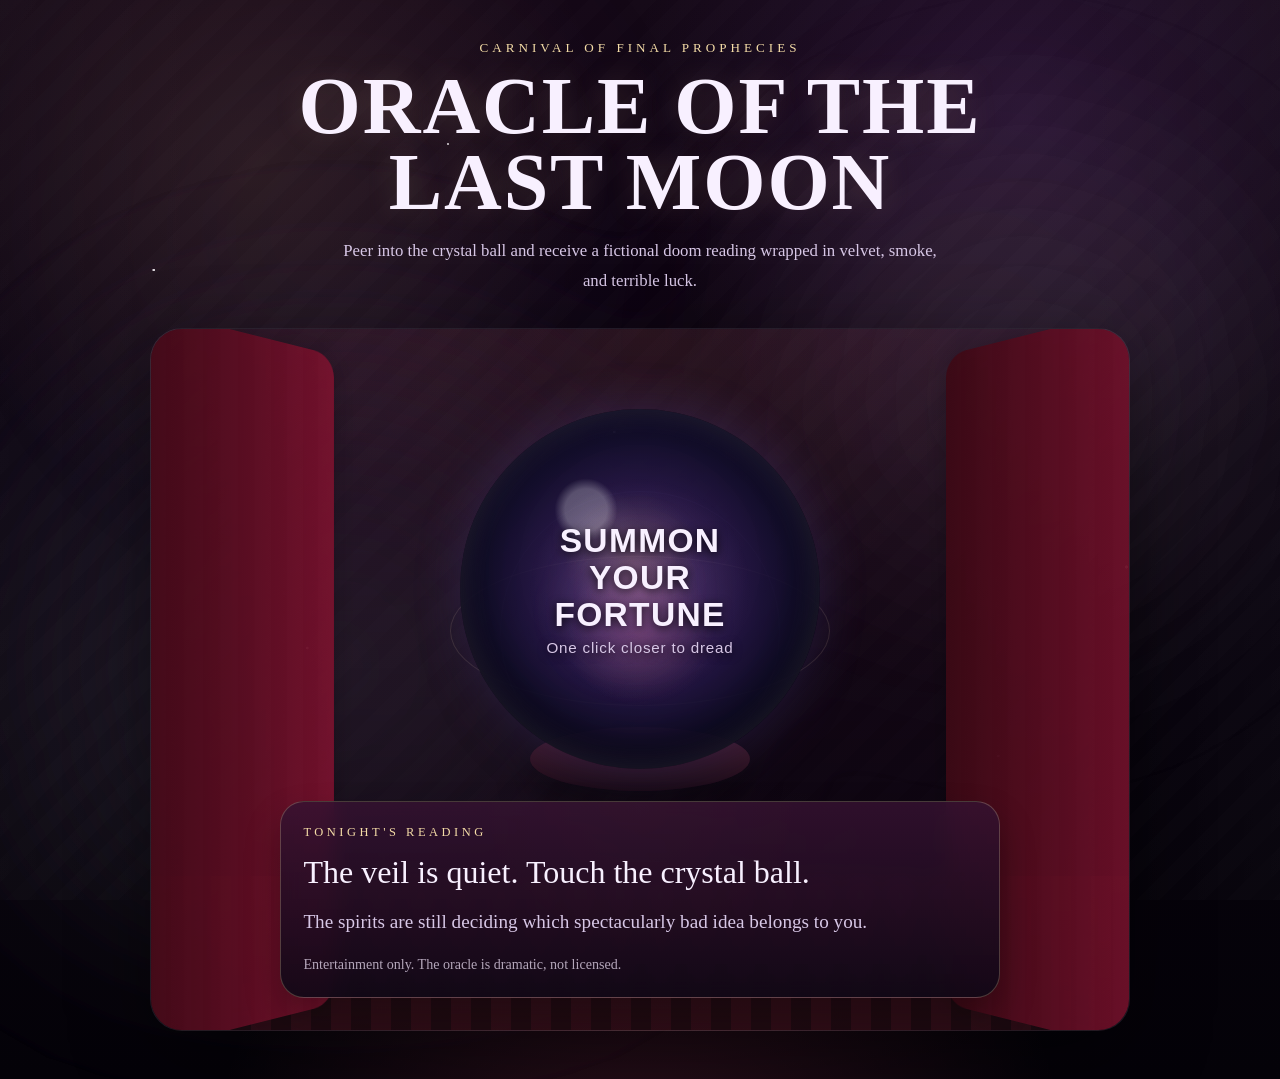
==== index.html @ 07dafa0a "Add files via upload" ====
<!DOCTYPE html>
<html lang="en">
  <head>
    <meta charset="UTF-8" />
    <meta name="viewport" content="width=device-width, initial-scale=1.0" />
    <title>Oracle of the Last Moon</title>
    <link rel="stylesheet" href="./styles.css" />
  </head>
  <body>
    <div class="sky sky-a" aria-hidden="true"></div>
    <div class="sky sky-b" aria-hidden="true"></div>
    <div class="mist mist-a" aria-hidden="true"></div>
    <div class="mist mist-b" aria-hidden="true"></div>

    <main class="app-shell">
      <section class="hero">
        <p class="eyebrow">Carnival of Final Prophecies</p>
        <h1>Oracle of the Last Moon</h1>
        <p class="intro">
          Peer into the crystal ball and receive a fictional doom reading wrapped
          in velvet, smoke, and terrible luck.
        </p>
      </section>

      <section class="stage" aria-label="Fortune teller stage">
        <div class="curtain curtain-left" aria-hidden="true"></div>
        <div class="curtain curtain-right" aria-hidden="true"></div>

        <div class="orbital-ring orbital-ring-a" aria-hidden="true"></div>
        <div class="orbital-ring orbital-ring-b" aria-hidden="true"></div>

        <div class="crystal-area">
          <div class="crystal-base" aria-hidden="true"></div>
          <button class="crystal-ball" id="fortuneButton" type="button">
            <span class="ball-core"></span>
            <span class="ball-glow"></span>
            <span class="ball-text">
              <span class="ball-title">Summon Your Fortune</span>
              <span class="ball-subtitle">One click closer to dread</span>
            </span>
          </button>
        </div>

        <article class="fortune-card" id="fortuneCard" aria-live="polite">
          <p class="fortune-label">Tonight's reading</p>
          <p class="fortune-timeline" id="timelineText">
            The veil is quiet. Touch the crystal ball.
          </p>
          <p class="fortune-cause" id="causeText">
            The spirits are still deciding which spectacularly bad idea belongs
            to you.
          </p>
          <p class="fortune-note">
            Entertainment only. The oracle is dramatic, not licensed.
          </p>
        </article>
      </section>
    </main>

    <script src="./script.js"></script>
  </body>
</html>
---- styles.css ----
:root {
  --bg-night: #09030f;
  --bg-plum: #1f0f2c;
  --bg-wine: #461536;
  --mist: rgba(235, 222, 255, 0.08);
  --gold: #dfbb67;
  --soft-gold: #f4dca7;
  --candle: #ffd58f;
  --card: rgba(28, 14, 35, 0.84);
  --card-border: rgba(244, 220, 167, 0.24);
  --text-main: #f8f0ff;
  --text-soft: #d7c7e6;
  --accent: #ff7b7b;
  --shadow: 0 24px 80px rgba(0, 0, 0, 0.45);
}

* {
  box-sizing: border-box;
}

html,
body {
  min-height: 100%;
}

body {
  margin: 0;
  overflow-x: hidden;
  font-family: "Book Antiqua", "Palatino Linotype", Palatino, Georgia, serif;
  color: var(--text-main);
  background:
    radial-gradient(circle at 20% 15%, rgba(255, 202, 127, 0.1), transparent 26%),
    radial-gradient(circle at 80% 10%, rgba(181, 107, 255, 0.12), transparent 28%),
    radial-gradient(circle at 50% 110%, rgba(255, 87, 127, 0.16), transparent 32%),
    linear-gradient(180deg, #140816 0%, var(--bg-night) 42%, #040208 100%);
}

body::before,
body::after {
  content: "";
  position: fixed;
  inset: 0;
  pointer-events: none;
}

body::before {
  background:
    radial-gradient(circle at 12% 30%, rgba(255, 255, 255, 0.95) 0 1px, transparent 1.4px),
    radial-gradient(circle at 24% 72%, rgba(255, 255, 255, 0.78) 0 1.2px, transparent 1.6px),
    radial-gradient(circle at 68% 22%, rgba(255, 255, 255, 0.9) 0 1.1px, transparent 1.5px),
    radial-gradient(circle at 88% 63%, rgba(255, 255, 255, 0.8) 0 1.4px, transparent 1.8px),
    radial-gradient(circle at 48% 48%, rgba(255, 255, 255, 0.7) 0 1px, transparent 1.4px),
    radial-gradient(circle at 78% 84%, rgba(255, 255, 255, 0.78) 0 1px, transparent 1.5px),
    radial-gradient(circle at 35% 16%, rgba(255, 255, 255, 0.72) 0 1px, transparent 1.4px),
    radial-gradient(circle at 56% 86%, rgba(255, 255, 255, 0.8) 0 1.3px, transparent 1.8px);
  opacity: 0.9;
  animation: shimmer 8s linear infinite;
}

body::after {
  background:
    linear-gradient(90deg, rgba(255, 255, 255, 0.03) 0, transparent 15%, transparent 85%, rgba(255, 255, 255, 0.03) 100%),
    repeating-linear-gradient(
      135deg,
      rgba(255, 255, 255, 0.015) 0 16px,
      rgba(0, 0, 0, 0.02) 16px 32px
    );
  mix-blend-mode: screen;
  opacity: 0.45;
}

.sky,
.mist {
  position: fixed;
  inset: -10%;
  pointer-events: none;
}

.sky {
  opacity: 0.3;
  filter: blur(60px);
}

.sky-a {
  background: radial-gradient(circle at 30% 30%, rgba(162, 76, 196, 0.18), transparent 30%);
  animation: drift 14s ease-in-out infinite alternate;
}

.sky-b {
  background: radial-gradient(circle at 72% 40%, rgba(255, 109, 122, 0.14), transparent 30%);
  animation: drift 18s ease-in-out infinite alternate-reverse;
}

.mist {
  background:
    radial-gradient(circle at 30% 70%, var(--mist), transparent 35%),
    radial-gradient(circle at 75% 45%, rgba(255, 255, 255, 0.06), transparent 28%);
  filter: blur(80px);
}

.mist-a {
  animation: mistRoll 16s ease-in-out infinite;
}

.mist-b {
  animation: mistRoll 20s ease-in-out infinite reverse;
}

.app-shell {
  position: relative;
  z-index: 1;
  min-height: 100vh;
  display: grid;
  place-items: center;
  gap: 2rem;
  padding: 2.5rem 1.25rem 3rem;
}

.hero {
  width: min(720px, 100%);
  text-align: center;
}

.eyebrow {
  margin: 0 0 0.75rem;
  letter-spacing: 0.25rem;
  text-transform: uppercase;
  font-size: 0.82rem;
  color: var(--soft-gold);
}

.hero h1 {
  margin: 0;
  font-size: clamp(2.7rem, 7vw, 5rem);
  line-height: 0.95;
  text-transform: uppercase;
  letter-spacing: 0.12rem;
  text-shadow: 0 0 30px rgba(255, 218, 163, 0.15);
}

.intro {
  width: min(620px, 100%);
  margin: 1rem auto 0;
  font-size: 1.05rem;
  line-height: 1.8;
  color: var(--text-soft);
}

.stage {
  position: relative;
  width: min(980px, 100%);
  padding: 4rem 1.5rem 2rem;
  border-radius: 32px;
  background:
    linear-gradient(180deg, rgba(91, 24, 55, 0.16), rgba(16, 8, 22, 0.62)),
    radial-gradient(circle at top, rgba(255, 196, 134, 0.08), transparent 38%);
  border: 1px solid rgba(255, 255, 255, 0.08);
  box-shadow: var(--shadow);
  overflow: hidden;
}

.stage::before {
  content: "";
  position: absolute;
  inset: auto 0 0;
  height: 22%;
  background:
    linear-gradient(180deg, transparent, rgba(0, 0, 0, 0.32)),
    repeating-linear-gradient(
      90deg,
      rgba(57, 18, 25, 0.8) 0 20px,
      rgba(82, 23, 36, 0.92) 20px 40px
    );
  opacity: 0.8;
}

.curtain {
  position: absolute;
  top: 0;
  width: 24%;
  height: 100%;
  background:
    linear-gradient(90deg, rgba(58, 8, 20, 0.96), rgba(124, 16, 45, 0.88)),
    repeating-linear-gradient(
      90deg,
      rgba(255, 255, 255, 0.06) 0 18px,
      rgba(0, 0, 0, 0.05) 18px 36px
    );
  filter: drop-shadow(0 0 18px rgba(0, 0, 0, 0.25));
}

.curtain-left {
  left: -4%;
  transform: perspective(400px) rotateY(16deg);
  border-radius: 0 24px 24px 0;
}

.curtain-right {
  right: -4%;
  transform: perspective(400px) rotateY(-16deg);
  border-radius: 24px 0 0 24px;
}

.orbital-ring {
  position: absolute;
  left: 50%;
  top: 43%;
  border: 1px solid rgba(244, 220, 167, 0.14);
  border-radius: 50%;
  transform: translate(-50%, -50%);
}

.orbital-ring-a {
  width: 380px;
  height: 150px;
  animation: spinRing 18s linear infinite;
}

.orbital-ring-b {
  width: 280px;
  height: 280px;
  border-color: rgba(173, 141, 228, 0.12);
  animation: spinRing 24s linear infinite reverse;
}

.crystal-area {
  position: relative;
  display: grid;
  place-items: center;
  padding-top: 1rem;
}

.crystal-base {
  position: absolute;
  bottom: -22px;
  width: 220px;
  height: 64px;
  border-radius: 50%;
  background:
    linear-gradient(180deg, #4e1f33, #1a0b16),
    radial-gradient(circle at 50% 40%, rgba(255, 221, 173, 0.18), transparent 55%);
  box-shadow: 0 18px 35px rgba(0, 0, 0, 0.45);
}

.crystal-ball {
  position: relative;
  width: min(360px, 75vw);
  aspect-ratio: 1;
  border: 0;
  border-radius: 50%;
  cursor: pointer;
  color: inherit;
  background:
    radial-gradient(circle at 35% 28%, rgba(255, 255, 255, 0.26) 0 6%, transparent 9%),
    radial-gradient(circle at 38% 34%, rgba(255, 255, 255, 0.08), transparent 14%),
    radial-gradient(circle at 48% 42%, rgba(251, 191, 95, 0.14), transparent 24%),
    radial-gradient(circle at 50% 50%, rgba(98, 53, 164, 0.62), rgba(18, 14, 43, 0.94) 60%, rgba(6, 5, 15, 1) 100%);
  box-shadow:
    inset 0 0 32px rgba(255, 255, 255, 0.1),
    inset 0 -24px 52px rgba(0, 0, 0, 0.44),
    0 0 50px rgba(152, 113, 255, 0.2),
    0 18px 40px rgba(0, 0, 0, 0.35);
  transition: transform 220ms ease, box-shadow 220ms ease;
}

.crystal-ball:hover {
  transform: translateY(-4px) scale(1.01);
  box-shadow:
    inset 0 0 32px rgba(255, 255, 255, 0.1),
    inset 0 -24px 52px rgba(0, 0, 0, 0.44),
    0 0 70px rgba(224, 176, 255, 0.26),
    0 28px 45px rgba(0, 0, 0, 0.4);
}

.crystal-ball:focus-visible {
  outline: 2px solid rgba(255, 223, 149, 0.9);
  outline-offset: 8px;
}

.ball-core,
.ball-glow {
  position: absolute;
  inset: 0;
  border-radius: 50%;
}

.ball-core {
  background:
    radial-gradient(circle at 50% 62%, rgba(255, 122, 122, 0.16), transparent 26%),
    radial-gradient(circle at 50% 50%, rgba(255, 238, 177, 0.1), transparent 44%);
  animation: pulse 4.2s ease-in-out infinite;
}

.ball-glow {
  inset: 10%;
  filter: blur(20px);
  background:
    radial-gradient(circle at 50% 42%, rgba(255, 247, 199, 0.08), transparent 24%),
    radial-gradient(circle at 45% 58%, rgba(208, 143, 255, 0.16), transparent 30%);
  animation: swirl 9s linear infinite;
}

.ball-text {
  position: absolute;
  inset: 0;
  display: grid;
  place-content: center;
  gap: 0.35rem;
  padding: 3rem;
  text-align: center;
  z-index: 1;
  text-shadow: 0 2px 10px rgba(0, 0, 0, 0.85);
}

.ball-title {
  display: block;
  font-size: clamp(1.45rem, 4vw, 2.1rem);
  line-height: 1.1;
  font-weight: 700;
  text-transform: uppercase;
  letter-spacing: 0.08rem;
}

.ball-subtitle {
  display: block;
  color: var(--text-soft);
  font-size: 0.95rem;
  letter-spacing: 0.05rem;
}

.fortune-card {
  position: relative;
  z-index: 1;
  width: min(720px, calc(100% - 2rem));
  margin: 2rem auto 0;
  padding: 1.4rem 1.4rem 1.5rem;
  border-radius: 24px;
  background:
    linear-gradient(180deg, rgba(53, 18, 49, 0.84), rgba(16, 8, 22, 0.92)),
    radial-gradient(circle at top, rgba(255, 206, 128, 0.08), transparent 45%);
  border: 1px solid var(--card-border);
  box-shadow: 0 18px 35px rgba(0, 0, 0, 0.28);
  backdrop-filter: blur(10px);
  transform-origin: top center;
}

.fortune-card.revealing {
  animation: cardReveal 900ms cubic-bezier(0.2, 0.9, 0.2, 1);
}

.fortune-label {
  margin: 0;
  text-transform: uppercase;
  letter-spacing: 0.22rem;
  font-size: 0.78rem;
  color: var(--soft-gold);
}

.fortune-timeline {
  margin: 0.85rem 0 0;
  font-size: clamp(1.5rem, 3vw, 2rem);
  line-height: 1.2;
}

.fortune-cause {
  margin: 0.85rem 0 0;
  font-size: clamp(1.02rem, 2.2vw, 1.2rem);
  line-height: 1.8;
  color: var(--text-soft);
}

.fortune-note {
  margin: 1rem 0 0;
  font-size: 0.88rem;
  color: rgba(247, 233, 255, 0.7);
}

.stage.is-casting .crystal-ball {
  animation: castSpell 1.25s ease;
}

.stage.is-casting {
  animation: stageShake 600ms ease;
}

.stage.is-casting .fortune-card {
  box-shadow:
    0 0 0 1px rgba(255, 223, 154, 0.06),
    0 20px 50px rgba(175, 122, 255, 0.18);
}

@keyframes shimmer {
  0%,
  100% {
    opacity: 0.72;
  }
  50% {
    opacity: 1;
  }
}

@keyframes pulse {
  0%,
  100% {
    transform: scale(0.98);
    opacity: 0.7;
  }
  50% {
    transform: scale(1.04);
    opacity: 1;
  }
}

@keyframes swirl {
  from {
    transform: rotate(0deg);
  }
  to {
    transform: rotate(360deg);
  }
}

@keyframes drift {
  from {
    transform: translate3d(-2%, 0, 0) scale(1);
  }
  to {
    transform: translate3d(3%, -2%, 0) scale(1.08);
  }
}

@keyframes mistRoll {
  0%,
  100% {
    transform: translateX(-2%) translateY(0);
  }
  50% {
    transform: translateX(3%) translateY(2%);
  }
}

@keyframes spinRing {
  from {
    transform: translate(-50%, -50%) rotate(0deg);
  }
  to {
    transform: translate(-50%, -50%) rotate(360deg);
  }
}

@keyframes castSpell {
  0% {
    transform: scale(1);
  }
  22% {
    transform: scale(1.04);
  }
  38% {
    transform: scale(0.98);
  }
  56% {
    transform: scale(1.03);
  }
  100% {
    transform: scale(1);
  }
}

@keyframes stageShake {
  0%,
  100% {
    transform: translateX(0);
  }
  20% {
    transform: translateX(-4px);
  }
  40% {
    transform: translateX(4px);
  }
  60% {
    transform: translateX(-2px);
  }
  80% {
    transform: translateX(2px);
  }
}

@keyframes cardReveal {
  0% {
    opacity: 0;
    transform: translateY(20px) scale(0.96) rotateX(-8deg);
  }
  50% {
    opacity: 1;
  }
  100% {
    opacity: 1;
    transform: translateY(0) scale(1) rotateX(0);
  }
}

@media (max-width: 720px) {
  .app-shell {
    padding: 1.5rem 0.9rem 2rem;
    gap: 1.4rem;
  }

  .stage {
    padding: 3rem 0.8rem 1.4rem;
    border-radius: 26px;
  }

  .curtain {
    width: 18%;
  }

  .fortune-card {
    width: calc(100% - 0.4rem);
  }

  .ball-text {
    padding: 2rem;
  }

  .ball-title {
    font-size: clamp(1.2rem, 5.4vw, 1.7rem);
  }

  .ball-subtitle {
    font-size: 0.85rem;
  }
}

@media (max-width: 520px) {
  .hero h1 {
    font-size: clamp(2.2rem, 11vw, 3.1rem);
  }

  .intro {
    font-size: 0.96rem;
    line-height: 1.65;
  }

  .stage {
    padding: 2.4rem 0.6rem 1.2rem;
  }

  .curtain {
    width: 12%;
    opacity: 0.82;
  }

  .orbital-ring-a {
    width: 290px;
    height: 120px;
  }

  .orbital-ring-b {
    width: 220px;
    height: 220px;
  }

  .crystal-ball {
    width: min(300px, 82vw);
  }

  .crystal-base {
    width: 180px;
    height: 54px;
  }

  .fortune-card {
    margin-top: 1.6rem;
    padding: 1.1rem 1rem 1.2rem;
  }

  .fortune-timeline {
    font-size: clamp(1.25rem, 6vw, 1.55rem);
  }

  .fortune-cause {
    font-size: 0.98rem;
    line-height: 1.6;
  }
}

@media (prefers-reduced-motion: reduce) {
  *,
  *::before,
  *::after {
    animation-duration: 0.01ms !important;
    animation-iteration-count: 1 !important;
    transition-duration: 0.01ms !important;
    scroll-behavior: auto !important;
  }
}
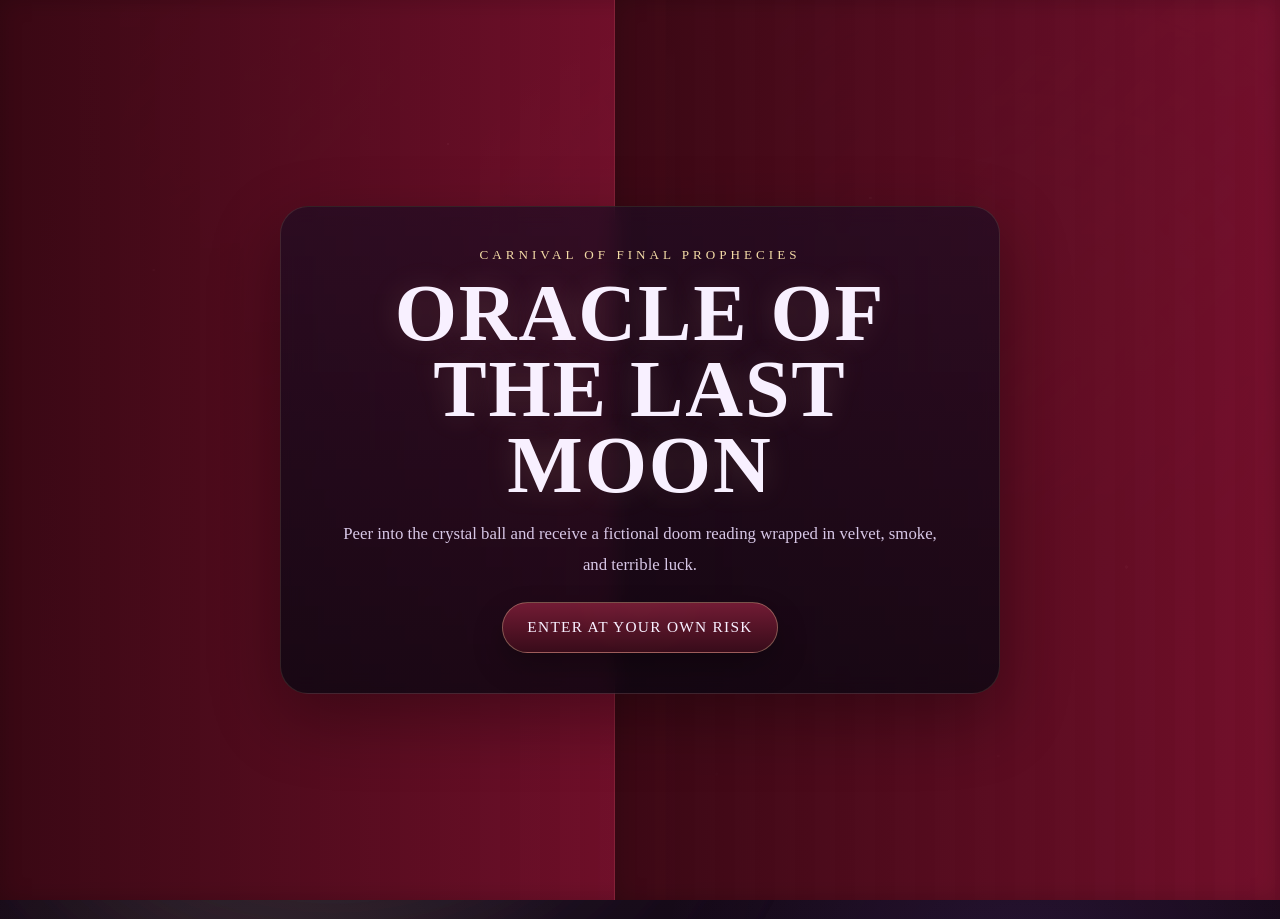
==== commit b70b63f6: "Add files via upload" ====
--- a/index.html
+++ b/index.html
@@ -12,48 +12,59 @@
     <div class="mist mist-a" aria-hidden="true"></div>
     <div class="mist mist-b" aria-hidden="true"></div>
 
-    <main class="app-shell">
-      <section class="hero">
+    <section class="landing-screen" id="landingScreen">
+      <div class="landing-curtain landing-curtain-left" aria-hidden="true"></div>
+      <div class="landing-curtain landing-curtain-right" aria-hidden="true"></div>
+
+      <div class="landing-content">
         <p class="eyebrow">Carnival of Final Prophecies</p>
         <h1>Oracle of the Last Moon</h1>
         <p class="intro">
           Peer into the crystal ball and receive a fictional doom reading wrapped
           in velvet, smoke, and terrible luck.
         </p>
-      </section>
+        <button class="enter-button" id="enterButton" type="button">
+          Enter at your own risk
+        </button>
+      </div>
+    </section>
 
-      <section class="stage" aria-label="Fortune teller stage">
-        <div class="curtain curtain-left" aria-hidden="true"></div>
-        <div class="curtain curtain-right" aria-hidden="true"></div>
+    <main class="app-shell" id="appShell">
+      <section class="stage-wrap">
+        <p class="stage-kicker">The curtains part. The oracle waits.</p>
+        <section class="stage" aria-label="Fortune teller stage">
+          <div class="curtain curtain-left" aria-hidden="true"></div>
+          <div class="curtain curtain-right" aria-hidden="true"></div>
 
-        <div class="orbital-ring orbital-ring-a" aria-hidden="true"></div>
-        <div class="orbital-ring orbital-ring-b" aria-hidden="true"></div>
+          <div class="orbital-ring orbital-ring-a" aria-hidden="true"></div>
+          <div class="orbital-ring orbital-ring-b" aria-hidden="true"></div>
 
-        <div class="crystal-area">
-          <div class="crystal-base" aria-hidden="true"></div>
-          <button class="crystal-ball" id="fortuneButton" type="button">
-            <span class="ball-core"></span>
-            <span class="ball-glow"></span>
-            <span class="ball-text">
-              <span class="ball-title">Summon Your Fortune</span>
-              <span class="ball-subtitle">One click closer to dread</span>
-            </span>
-          </button>
-        </div>
+          <div class="crystal-area">
+            <div class="crystal-base" aria-hidden="true"></div>
+            <button class="crystal-ball" id="fortuneButton" type="button">
+              <span class="ball-core"></span>
+              <span class="ball-glow"></span>
+              <span class="ball-text">
+                <span class="ball-title">Summon Your Fortune</span>
+                <span class="ball-subtitle">One click closer to dread</span>
+              </span>
+            </button>
+          </div>
 
-        <article class="fortune-card" id="fortuneCard" aria-live="polite">
-          <p class="fortune-label">Tonight's reading</p>
-          <p class="fortune-timeline" id="timelineText">
-            The veil is quiet. Touch the crystal ball.
-          </p>
-          <p class="fortune-cause" id="causeText">
-            The spirits are still deciding which spectacularly bad idea belongs
-            to you.
-          </p>
-          <p class="fortune-note">
-            Entertainment only. The oracle is dramatic, not licensed.
-          </p>
-        </article>
+          <article class="fortune-card" id="fortuneCard" aria-live="polite">
+            <p class="fortune-label">Tonight's reading</p>
+            <p class="fortune-timeline" id="timelineText">
+              The veil is quiet. Touch the crystal ball.
+            </p>
+            <p class="fortune-cause" id="causeText">
+              The spirits are still deciding which spectacularly bad idea belongs
+              to you.
+            </p>
+            <p class="fortune-note">
+              Entertainment only. The oracle is dramatic, not licensed.
+            </p>
+          </article>
+        </section>
       </section>
     </main>
 
--- a/styles.css
+++ b/styles.css
@@ -114,11 +114,143 @@
   place-items: center;
   gap: 2rem;
   padding: 2.5rem 1.25rem 3rem;
-}
-
-.hero {
+  opacity: 0;
+  visibility: hidden;
+  transform: translateY(28px) scale(0.98);
+  transition:
+    opacity 700ms ease,
+    transform 700ms ease,
+    visibility 0s linear 700ms;
+}
+
+.app-shell.is-visible {
+  opacity: 1;
+  visibility: visible;
+  transform: translateY(0) scale(1);
+  transition:
+    opacity 700ms ease,
+    transform 700ms ease,
+    visibility 0s linear 0s;
+}
+
+.landing-screen {
+  position: fixed;
+  inset: 0;
+  z-index: 4;
+  display: grid;
+  place-items: center;
+  padding: 1.5rem;
+  overflow: hidden;
+}
+
+.landing-screen::before {
+  content: "";
+  position: absolute;
+  inset: 0;
+  background:
+    radial-gradient(circle at 50% 28%, rgba(255, 213, 143, 0.12), transparent 24%),
+    linear-gradient(180deg, rgba(11, 5, 16, 0.1), rgba(6, 3, 10, 0.82));
+}
+
+.landing-content {
+  position: relative;
+  z-index: 1;
   width: min(720px, 100%);
   text-align: center;
+  padding: 2.5rem 1.4rem;
+  border-radius: 28px;
+  background: linear-gradient(180deg, rgba(29, 12, 34, 0.72), rgba(12, 7, 18, 0.82));
+  border: 1px solid rgba(244, 220, 167, 0.12);
+  box-shadow: 0 24px 70px rgba(0, 0, 0, 0.32);
+  backdrop-filter: blur(10px);
+}
+
+.landing-curtain {
+  position: absolute;
+  top: 0;
+  width: 52%;
+  height: 100%;
+  background:
+    linear-gradient(90deg, rgba(58, 8, 20, 0.98), rgba(124, 16, 45, 0.92)),
+    repeating-linear-gradient(
+      90deg,
+      rgba(255, 255, 255, 0.07) 0 20px,
+      rgba(0, 0, 0, 0.08) 20px 40px
+    );
+  box-shadow: inset 0 0 22px rgba(0, 0, 0, 0.18);
+  transition: transform 1400ms cubic-bezier(0.2, 0.85, 0.15, 1);
+}
+
+.landing-curtain-left {
+  left: 0;
+  border-right: 1px solid rgba(255, 233, 190, 0.08);
+}
+
+.landing-curtain-right {
+  right: 0;
+  border-left: 1px solid rgba(255, 233, 190, 0.08);
+}
+
+.landing-screen.is-opening .landing-curtain-left {
+  transform: translateX(-105%);
+}
+
+.landing-screen.is-opening .landing-curtain-right {
+  transform: translateX(105%);
+}
+
+.landing-screen.is-opening .landing-content {
+  animation: landingFade 560ms ease forwards;
+}
+
+.landing-screen.is-hidden {
+  opacity: 0;
+  visibility: hidden;
+  transition:
+    opacity 500ms ease,
+    visibility 0s linear 500ms;
+}
+
+.stage-wrap {
+  width: min(980px, 100%);
+}
+
+.stage-kicker {
+  margin: 0 0 1rem;
+  text-align: center;
+  letter-spacing: 0.16rem;
+  text-transform: uppercase;
+  font-size: 0.82rem;
+  color: var(--soft-gold);
+}
+
+.enter-button {
+  margin-top: 1.4rem;
+  padding: 0.95rem 1.5rem;
+  border: 1px solid rgba(244, 220, 167, 0.34);
+  border-radius: 999px;
+  background:
+    linear-gradient(180deg, rgba(120, 29, 55, 0.94), rgba(58, 12, 27, 0.96)),
+    radial-gradient(circle at top, rgba(255, 223, 155, 0.15), transparent 55%);
+  color: var(--text-main);
+  font: inherit;
+  font-size: 0.96rem;
+  letter-spacing: 0.08rem;
+  text-transform: uppercase;
+  cursor: pointer;
+  box-shadow: 0 14px 30px rgba(0, 0, 0, 0.28);
+  transition: transform 220ms ease, box-shadow 220ms ease, border-color 220ms ease;
+}
+
+.enter-button:hover {
+  transform: translateY(-2px);
+  box-shadow: 0 18px 36px rgba(0, 0, 0, 0.34);
+  border-color: rgba(244, 220, 167, 0.52);
+}
+
+.enter-button:focus-visible {
+  outline: 2px solid rgba(255, 223, 149, 0.9);
+  outline-offset: 6px;
 }
 
 .eyebrow {
@@ -129,7 +261,7 @@
   color: var(--soft-gold);
 }
 
-.hero h1 {
+.landing-content h1 {
   margin: 0;
   font-size: clamp(2.7rem, 7vw, 5rem);
   line-height: 0.95;
@@ -499,6 +631,17 @@
   }
 }
 
+@keyframes landingFade {
+  from {
+    opacity: 1;
+    transform: scale(1);
+  }
+  to {
+    opacity: 0;
+    transform: scale(0.96);
+  }
+}
+
 @media (max-width: 720px) {
   .app-shell {
     padding: 1.5rem 0.9rem 2rem;
@@ -518,6 +661,10 @@
     width: calc(100% - 0.4rem);
   }
 
+  .landing-content {
+    padding: 2rem 1rem;
+  }
+
   .ball-text {
     padding: 2rem;
   }
@@ -532,13 +679,18 @@
 }
 
 @media (max-width: 520px) {
-  .hero h1 {
+  .landing-content h1 {
     font-size: clamp(2.2rem, 11vw, 3.1rem);
   }
 
   .intro {
     font-size: 0.96rem;
     line-height: 1.65;
+  }
+
+  .enter-button {
+    width: 100%;
+    max-width: 320px;
   }
 
   .stage {
